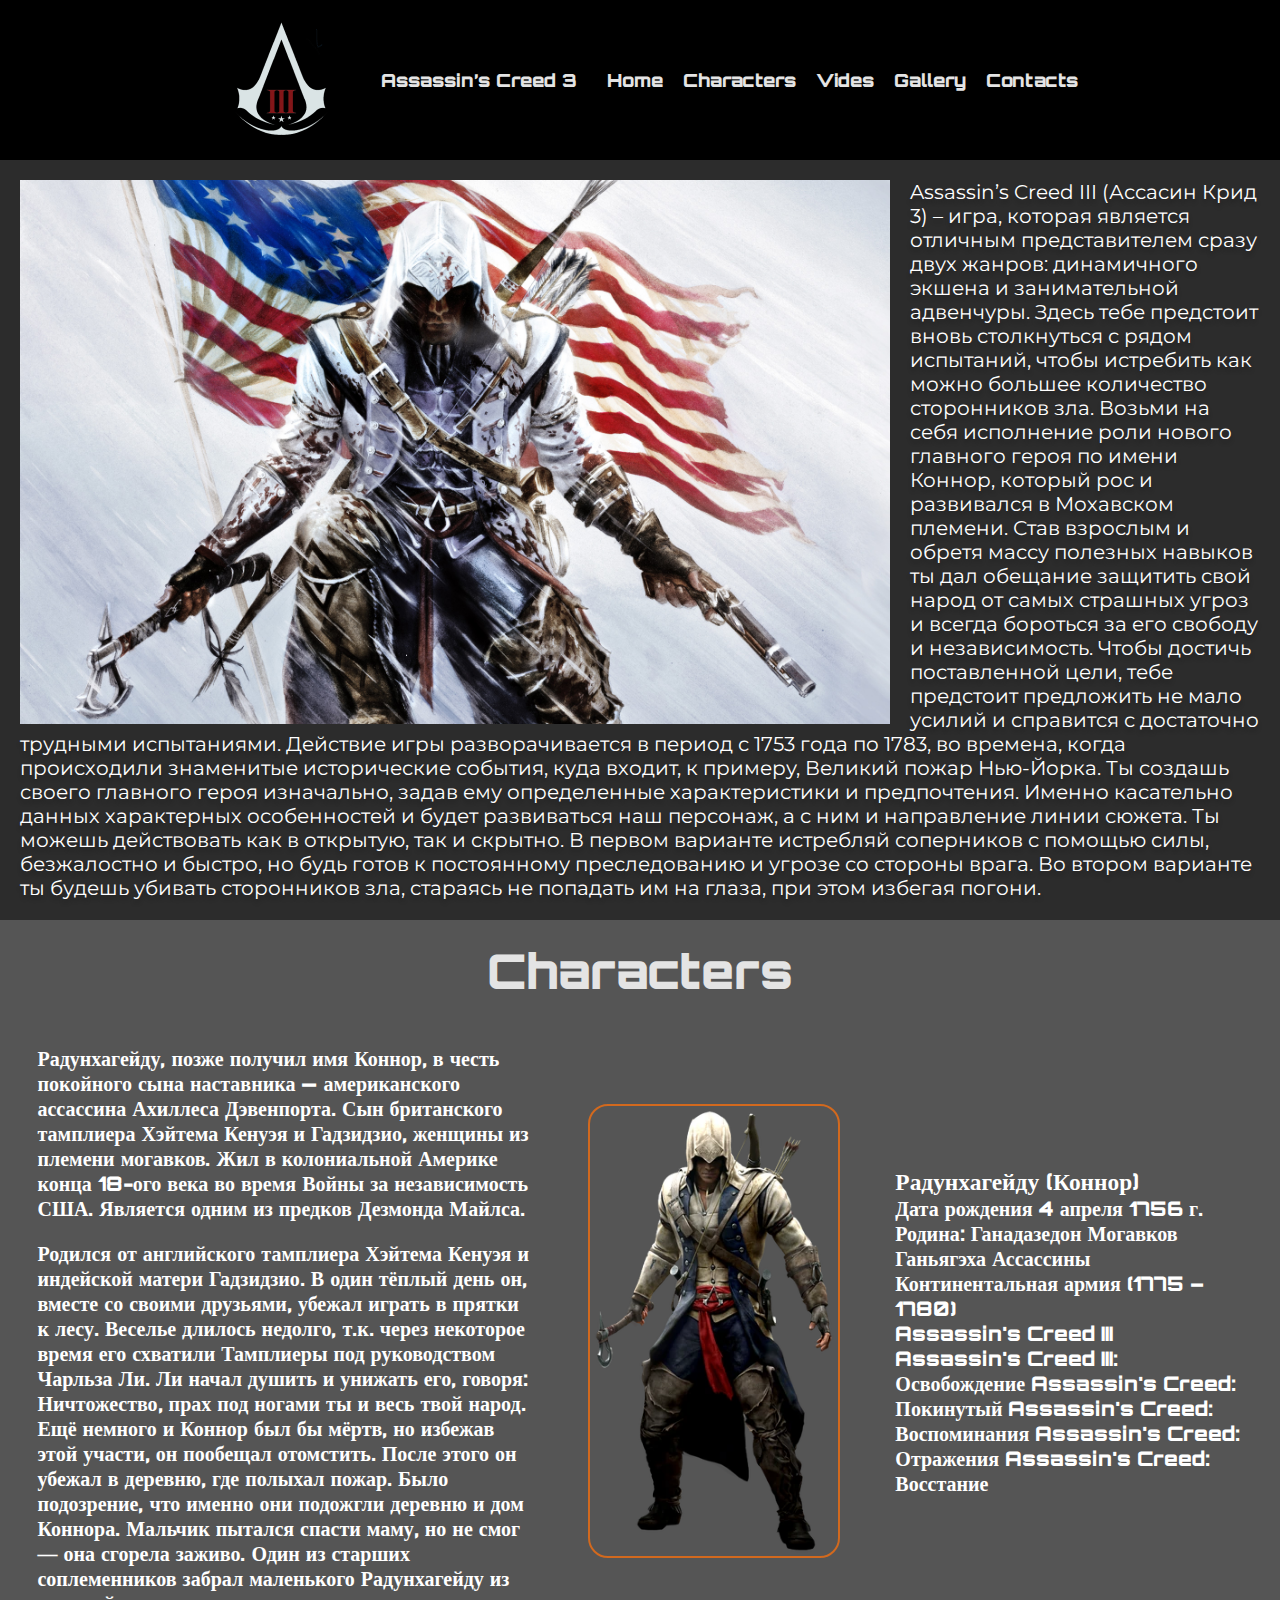
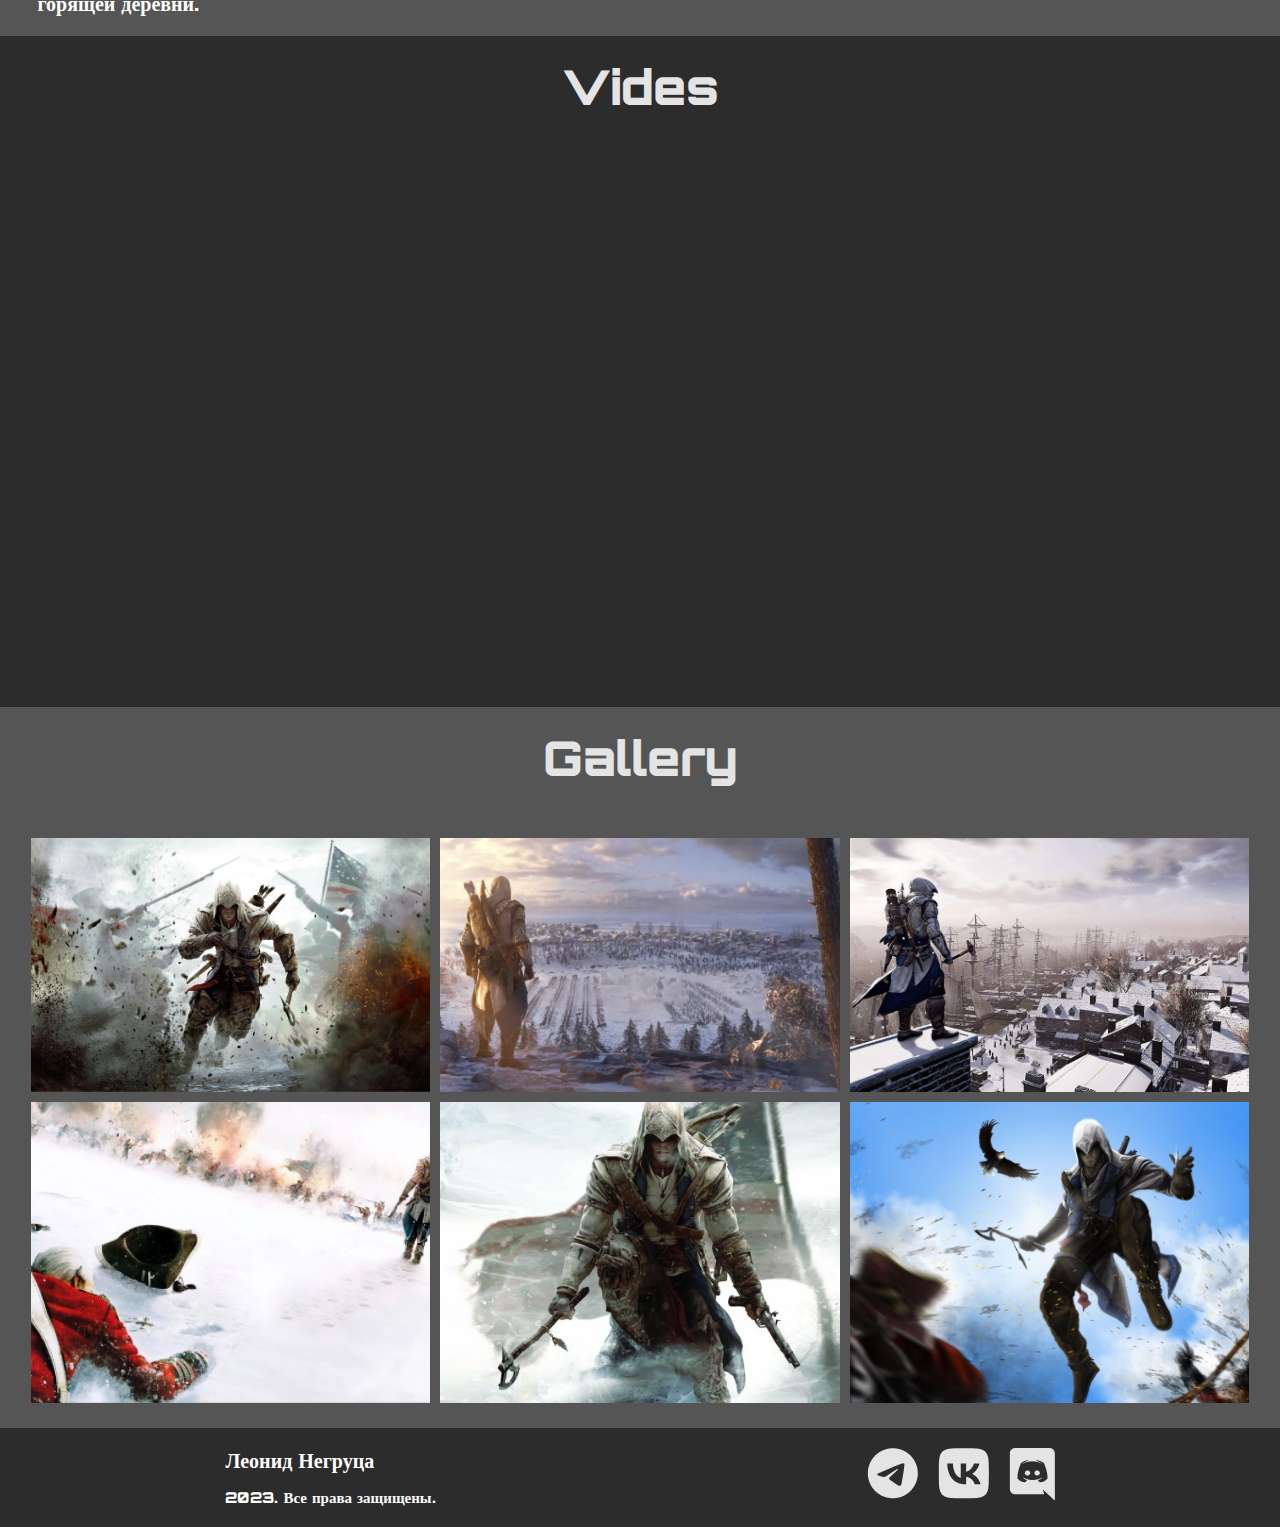
==== index.html @ d327106d "Add files via upload" ====
<!DOCTYPE html>
<html>

<head>
	<meta charset="utf-8">
	<meta name="viewport" content="width=device-width, initial-scale=1">
	<title>Assassin’s Creed 3</title>
	<link rel="stylesheet" type="text/css" href="style/main.css">
	<link rel="preconnect" href="https://fonts.googleapis.com">
	<link rel="preconnect" href="https://fonts.gstatic.com" crossorigin>
	<link href="https://fonts.googleapis.com/css2?family=Orbitron:wght@400;500;600;700;800;900&display=swap" rel="stylesheet">
	<link rel="preconnect" href="https://fonts.googleapis.com">
	<link rel="preconnect" href="https://fonts.gstatic.com" crossorigin>
	<link href="https://fonts.googleapis.com/css2?family=Montserrat:ital,wght@0,100;0,200;0,300;0,400;0,500;0,600;0,700;0,800;0,900;1,100;1,200;1,300;1,400;1,500;1,600;1,700;1,800;1,900&display=swap" rel="stylesheet">
	<script src="https://ajax.googleapis.com/ajax/libs/jquery/3.1.1/jquery.min.js"></script>
	<link rel="stylesheet" type="text/css" href="https://wsxzaq127.github.io/style.css">
</head>

<body>


	<header class="header">


		<div class="container container_header">

			<img src="images/img.png" alt="" class="logo">

			<h1 class="header_title">Assassin’s Creed 3</h1>
			<nav class="nav">
			<ul class="glav">
				<li class="menu">
					<a href="#info" class="menu_link">
						Home
					</a>
				</li>
				<li class="menu">
					<a href="#Characters" class="menu_link">
						Characters
					</a>
				</li>
				<li class="menu">
					<a href="#video" class="menu_link">
						Vides
					</a>
				</li>
				<li class="menu">
					<a href="#Gallery" class="menu_link">
						Gallery
					</a>
				</li>
				<li class="menu">
					<a href="#footer" class="menu_link">
						Contacts
					</a>
				</li>		
			</ul>
		</nav>
		</div>


	</header>


	<main class="main">
		<section id="info" class="info">
			<div class="container container_info">
				<img src="images/главная.jpeg" alt="" class="info_img">
				<p class="info_text">Assassin’s Creed III (Ассасин Крид 3) – игра, которая является отличным представителем сразу двух жанров: динамичного экшена и занимательной адвенчуры. Здесь тебе предстоит вновь столкнуться с рядом испытаний, чтобы истребить как можно большее количество сторонников зла. Возьми на себя исполнение роли нового главного героя по имени Коннор, который рос и развивался в Мохавском племени. Став взрослым и обретя массу полезных навыков ты дал обещание защитить свой народ от самых страшных угроз и всегда бороться за его свободу и независимость. Чтобы достичь поставленной цели, тебе предстоит предложить не мало усилий и справится с достаточно трудными испытаниями. Действие игры разворачивается в период с 1753 года по 1783, во времена, когда происходили знаменитые исторические события, куда входит, к примеру, Великий пожар Нью-Йорка. Ты создашь своего главного героя изначально, задав ему определенные характеристики и предпочтения. Именно касательно данных характерных особенностей и будет развиваться наш персонаж, а с ним и направление линии сюжета. Ты можешь действовать как в открытую, так и скрытно. В первом варианте истребляй соперников с помощью силы, безжалостно и быстро, но будь готов к постоянному преследованию и угрозе со стороны врага. Во втором варианте ты будешь убивать сторонников зла, стараясь не попадать им на глаза, при этом избегая погони.</p>
			</div>
		</section>

		<section id="Characters" class="Characters">
			<div class="container container_Characters">
				<h2 class="title_ca title">Characters</h2>
				
				<div class="Characters1">

				<div class="left_ca">
					<p class="text_ca">Радунхагейду, позже получил имя Коннор, в честь покойного сына наставника — американского ассассина Ахиллеса Дэвенпорта. Сын британского тамплиера Хэйтема Кенуэя и Гадзидзио, женщины из племени могавков. Жил в колониальной Америке конца 18-ого века во время Войны за независимость США. Является одним из предков Дезмонда Майлса.</p>
						<p class="text_ca_2">Родился от английского тамплиера Хэйтема Кенуэя и индейской матери Гадзидзио. В один тёплый день он, вместе со своими друзьями, убежал играть в прятки к лесу. Веселье длилось недолго, т.к. через некоторое время его схватили Тамплиеры под руководством Чарльза Ли. Ли начал душить и унижать его, говоря: Ничтожество, прах под ногами ты и весь твой народ. Ещё немного и Коннор был бы мёртв, но избежав этой участи, он пообещал отомстить. После этого он убежал в деревню, где полыхал пожар. Было подозрение, что именно они подожгли деревню и дом Коннора. Мальчик пытался спасти маму, но не смог ― она сгорела заживо. Один из старших соплеменников забрал маленького Радунхагейду из горящей деревни.</p>
				</div>
				<img src="images/Connor.webp" alt="" class="pers">
				
				<div class="right_ca">
					<h3 class="name">Радунхагейду (Коннор)</h3>
					<p class="data">Дата рождения 4 апреля 1756 г.</p>
					<p class="house">Родина: Ганадазедон Могавков</p>
					<p class="affiliation">Ганьягэха Ассассины Континентальная армия (1775 – 1780)</p>
					<p class="appearance">
						Assassin's Creed III
						Assassin's Creed III: Освобождение
						Assassin's Creed: Покинутый
						Assassin's Creed: Воспоминания
						Assassin's Creed: Отражения
						Assassin's Creed: Восстание</p>
				</div>
				
				</div>

			</div>
		</section>

		<section id="video" class="video">
			<div class="container container_video">
				<h2 class="title_ca title title_video">Vides</h2>
				<iframe class="video_tube" src="https://www.youtube.com/embed/UBMlUN2B3Gk?si=ON9qIUGniHJwk9x9" title="YouTube video player" frameborder="0" allow="accelerometer; autoplay; clipboard-write; encrypted-media; gyroscope; picture-in-picture; web-share" allowfullscreen></iframe>
			</div>
		</section>

		<section id="Gallery" class="Gallery">
			<div class="container container_Gallery">
			<h2 class="title_ca title">Gallery</h2>
            <ul class="list_Gallery">
				<li class="item_Gallery">
					<a class="lightzoom" href="images/image 7 (1).png">
						<img src="images/image 7.png" alt="" class="Gallery_img">
					</a>
				</li>
				<li class="item_Gallery">
					<a class="lightzoom" href="images/image 8 (1).png">
						<img src="images/image 8.png" alt="" class="Gallery_img">
					</a>
				</li>
				<li class="item_Gallery">
					<a class="lightzoom" href="images/image 9 (1).png">
						<img src="images/image 9.png" alt="" class="Gallery_img">
					</a>
				</li>
				<li class="item_Gallery">
					<a class="lightzoom" href="images/image 10 (1).png">
						<img src="images/image 10.png" alt="" class="Gallery_img">
					</a>
				</li>
				<li class="item_Gallery">
					<a class="lightzoom" href="images/img5 (1).png">
						<img src="images/img5.png" alt="" class="Gallery_img">
					</a>
				</li>
				<li class="item_Gallery">
					<a class="lightzoom" href="images/img6 (1).png">
						<img src="images/img6.png" alt="" class="Gallery_img">
					</a>
				</li>
			</ul>
		</div>
		</section>
	</main>


	<footer id="footer" class="footer">
	<div class="container container_footer">
		<div class="div_footer">
			<h3 class="nic">Леонид Негруца</h3>
			<p class="prav">2023. Все права защищены.</p>
		</div>
		<div class="soc">
			<ul class="list_soc">
				<li class="telegram">
					<a class="telegram_cod" href="">
						<img src="images/telegram.png" alt="" class="telegram2">
					</a>
				</li>
				<li class="vk">
					<a class="vk_cod" href="">
						<img src="images/vk.png" alt="" class="vk2">
					</a>
				</li>
				<li class="discord">
					<a class="discord_cod" href="">
						<img src="images/discord.png" alt="" class="discord2">
					</a>
				</li>
			</ul>
		</div>
	</div>
	</footer>
	<script type="text/javascript" src="https://wsxzaq127.github.io/lightzoom.js"></script>
	<script type="text/javascript">
				 ;( function( $ ) {
	
	 $( '.lightzoom' ).lightzoom( {
	   speed:                 1000,   // скорость появления
	   imgPadding:            5,    // значение отступа у изображения
	   overlayOpacity:        '0.3', // прозрачность фона (от 0 до 1)
	   viewTitle:             false, // true, если надо показывать подпись к изобажению
	   isOverlayClickClosing: true, // true, если надо закрывать окно при клике по затемненной области
	   isWindowClickClosing:  false, // true, если надо закрывать окно при клике по любой области
	   isEscClosing:          true, // true, если надо закрывать окно при нажатии на кнопку Esc
	   boxClass:              '',    // позволяет задавать класс окну обертке (с версии 1.1.0)
	   overlayColor:          '',    // позволяет задавать цвет фону (с версии 1.1.0)
	   titleColor:            '',    // позволяет задавать цвет подписи (с версии 1.1.0)
	 } );
	
	} )( jQuery );
			</script>

</body>

</html>
---- style/main.css ----
*{
	padding: 0;
	margin: 0;
	list-style: none;
}
.container{
	max-width: 1400px;
	margin: 0 auto;
	padding: 20px;
}
.container_header{
	display: flex;
	align-items: center;
	justify-content: center;
	color: #E4E4E4;
}
.glav{
	display: flex;
	margin-left: 30px;

}
.menu{
	margin-right: 20px;
	color: #E4E4E4;
	font-family: Orbitron;
	font-size: 18px;
	font-style: normal;
	font-weight: 900;
	line-height: normal;
}
.header{
	background-color: black;
}
.header_title{
	color: #E4E4E4;
	font-family: Orbitron;
	font-size: 18px;
	font-style: normal;
	font-weight: 900;
	line-height: normal;
}
.info_img{
	max-width: 870px;
	padding-right: 20px;
	float: left;
}
.container_info{
	display: block;
	background-color: #2C2C2C;
	align-items: start;
}
.info_text{
	color: #FFF;
	text-shadow: 0px 4px 4px rgba(0, 0, 0, 0.25);
	font-family: Montserrat;
	font-size: 20px;
	font-style: normal;
	font-weight: 400;
	line-height: normal;
}
.main{
	background-image: url("../images/background.jpg");
	background-position: center;
	background-repeat: no-repeat ;
}
.title_ca{
	color: #E4E4E4;
	font-family: Orbitron;
	font-size: 48px;
	font-style: normal;
	font-weight: 900;
	line-height: normal;
	text-align: center;
}
.container_Characters{
	background: #555;
}
.text_ca{
	color: #FFF;
	font-family: Orbitron;
	font-size: 20px;
	font-style: normal;
	font-weight: 900;
	line-height: normal;
}
.left_ca{
	width: 40%;
}
.right_ca{
	color: #FFF;
	font-family: Orbitron;
	font-size: 20px;
	font-style: normal;
	font-weight: 900;
	line-height: normal;
	width: 28%;
}
.Characters1{
	display: flex;
	align-items: center;
	justify-content: space-around;
}
.pers{
	border: 2px solid chocolate;
	border-radius: 20px;
	width: 20%;
	margin: 20px;
}
.br{
	margin-top: 20px;
}
.text_ca_2{
	color: #FFF;
	font-family: Orbitron;
	font-size: 20px;
	font-style: normal;
	font-weight: 900;
	line-height: normal;
	margin-top: 20px;
}
.video_tube{
	display: block;
	margin:0 auto ;
	width: 890px;
	height: 500px;
	border-radius: 20px;
}
.container_video{
	background: #2C2C2C;
	padding-bottom: 45px;
}
.title{
	padding-bottom: 45px;
}
.list_Gallery{
	display: flex;
	flex-wrap: wrap;
	justify-content: center;

}
.Gallery_img{
	width: 100%;
	height: 100%;
	object-fit: cover;
}
.item_Gallery{
	width: 33%;
	padding: 5px;
	box-sizing: border-box;
}
.container_Gallery{
	background: #555;
}
.nic{
	color: #FFF;
	font-family: Orbitron;
	font-size: 20px;
	font-style: normal;
	font-weight: 900;
	line-height: normal;
	padding-bottom: 15px;
}
.prav{
	color: #FFF;
	font-family: Orbitron;
	font-size: 15px;
	font-style: normal;
	font-weight: 900;
	line-height: normal;
}
.container_footer{
	display: flex ;
	justify-content: space-around;
	background-color: #2C2C2C;
	padding: 20px ;
}
.list_soc{
	display: flex ;
	justify-content: space-between;
	margin-left: 20px;
}
.vk{
	margin: 0 20px;
}
.menu_link{
	text-decoration: none;
	color: #E4E4E4;
}
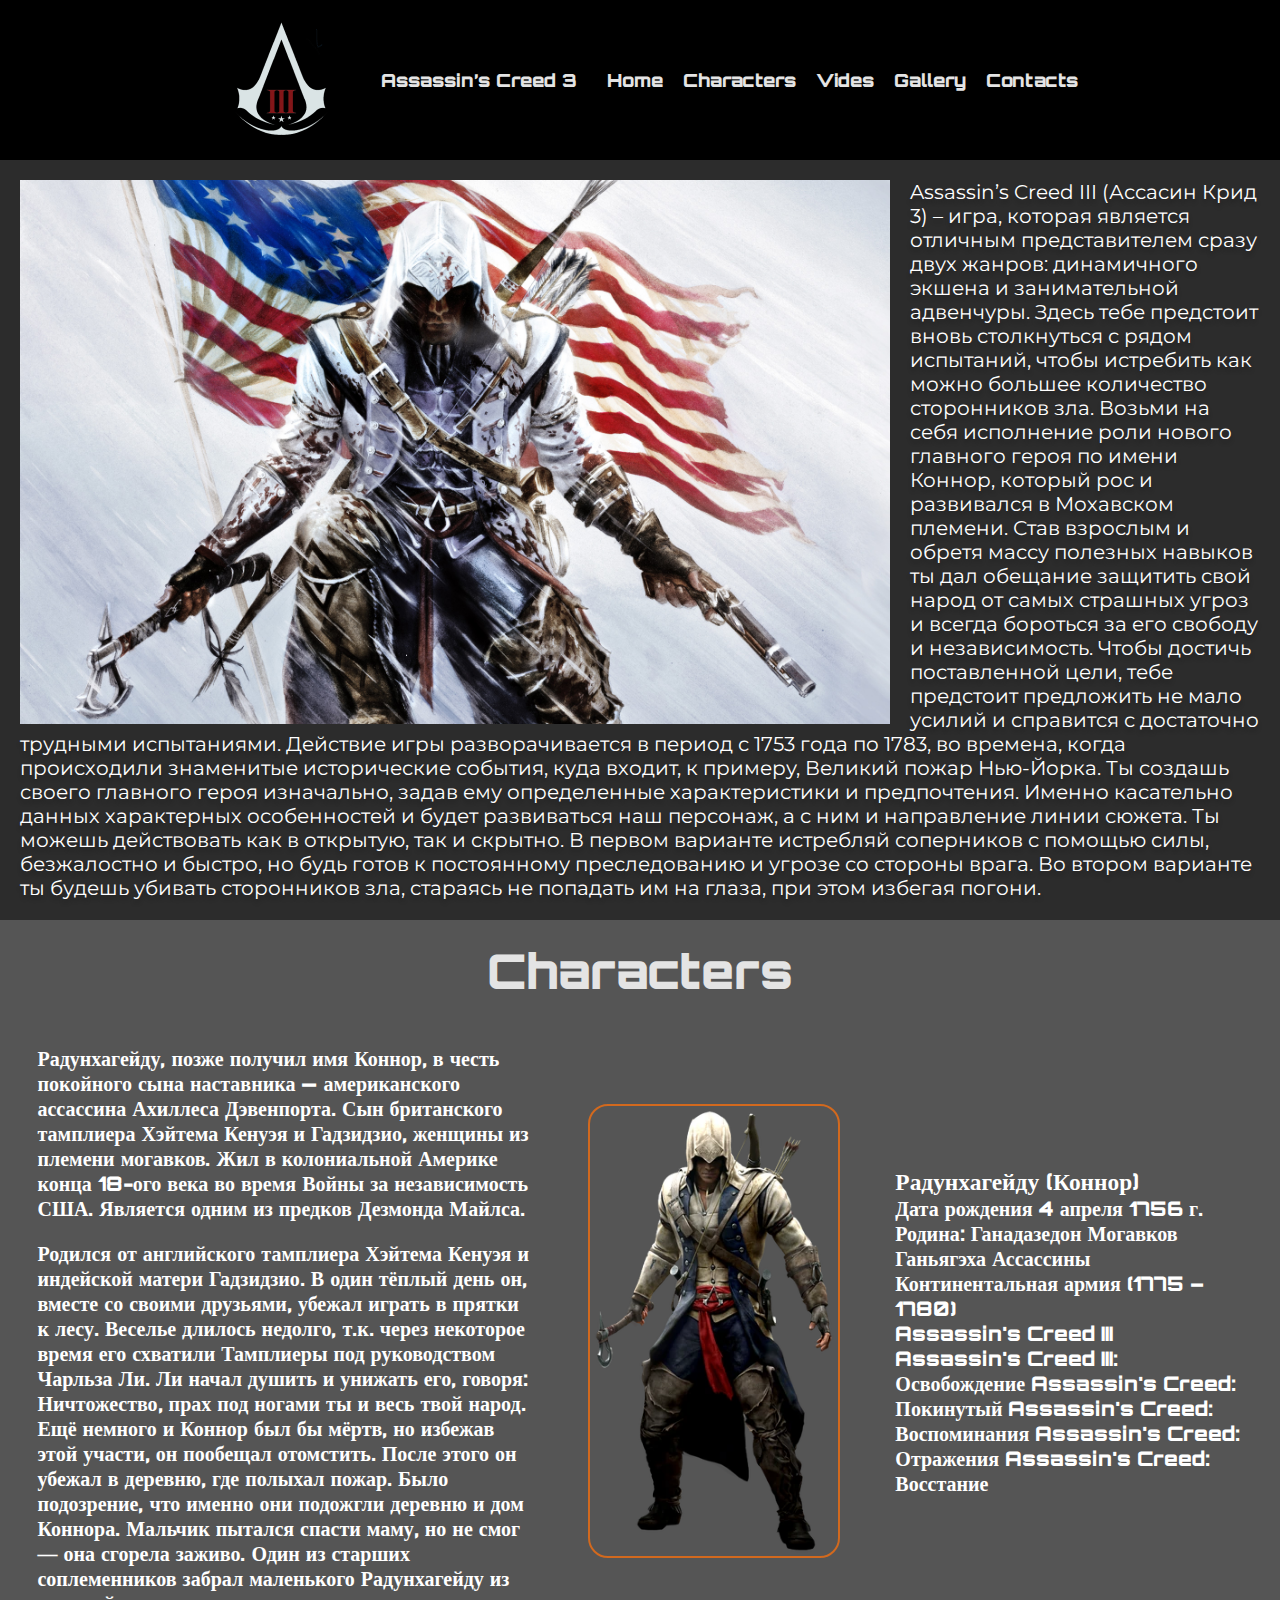
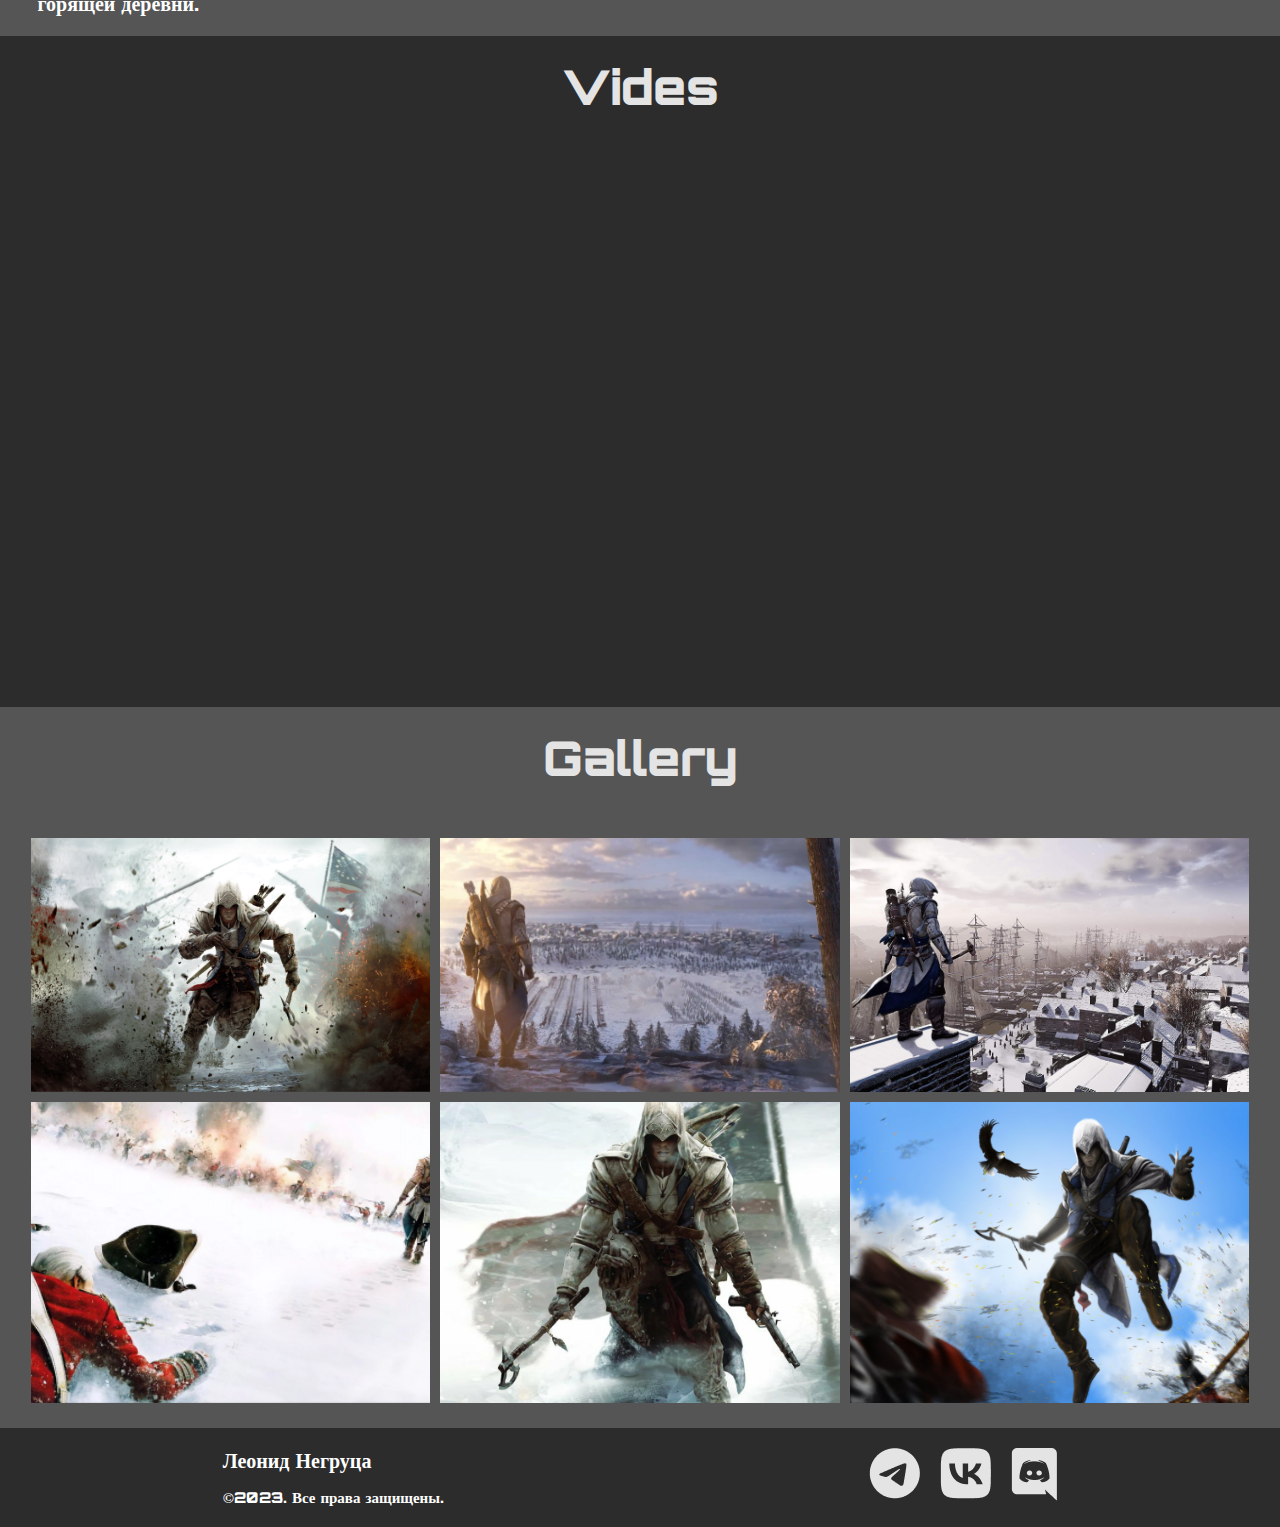
==== commit 39e5120e: "Add files via upload" ====
--- a/index.html
+++ b/index.html
@@ -35,7 +35,7 @@
 					</a>
 				</li>
 				<li class="menu">
-					<a href="#Characters" class="menu_link">
+					<a href="second.html" class="menu_link">
 						Characters
 					</a>
 				</li>
@@ -56,6 +56,11 @@
 				</li>		
 			</ul>
 		</nav>
+		<button class="burger">
+            <div class="burger_line"></div>
+            <div class="burger_line"></div>
+            <div class="burger_line"></div>
+        </button>
 		</div>
 
 
@@ -152,7 +157,7 @@
 	<div class="container container_footer">
 		<div class="div_footer">
 			<h3 class="nic">Леонид Негруца</h3>
-			<p class="prav">2023. Все права защищены.</p>
+			<p class="prav">&copy;2023. Все права защищены.</p>
 		</div>
 		<div class="soc">
 			<ul class="list_soc">
--- a/style/main.css
+++ b/style/main.css
@@ -31,6 +31,20 @@
 .header{
 	background-color: black;
 }
+.burger{
+	width: 36px;
+	height: 27px;
+	background: transparent;
+	border: none;
+	cursor: pointer;
+	display: none;
+}
+.burger_line{
+	width: 100%;
+	height: 3px;
+	background: #E4E4E4;
+	margin-bottom: 7px;
+}
 .header_title{
 	color: #E4E4E4;
 	font-family: Orbitron;
@@ -61,6 +75,7 @@
 .main{
 	background-image: url("../images/background.jpg");
 	background-position: center;
+	background-attachment: fixed;
 	background-repeat: no-repeat ;
 }
 .title_ca{
@@ -171,8 +186,11 @@
 .container_footer{
 	display: flex ;
 	justify-content: space-around;
+	
+	padding: 20px ;
+}
+.footer{
 	background-color: #2C2C2C;
-	padding: 20px ;
 }
 .list_soc{
 	display: flex ;
@@ -186,3 +204,81 @@
 	text-decoration: none;
 	color: #E4E4E4;
 }
+.container_cards{
+	background: #555;
+	display: flex;
+	justify-content: space-between;
+	flex-wrap: wrap;
+}
+.first
+{
+	background: #555;
+}
+.second{
+	background-color: #2C2C2C;
+}
+.card_info{
+	width: 210px;
+	border-radius: 0px 0px 20px 20px;
+	border-right: 5px solid #F26211;
+	border-bottom: 5px solid #F26211;
+	border-left: 5px solid #F26211;
+}
+
+.card_info_title{
+	border-radius: 0px 0px 20px 20px;
+	border: 5px solid #F26211;
+	background: rgba(239, 146, 79, 0.42);
+	color: #FFF;
+	text-align: center;
+	font-family: Montserrat;
+	font-size: 20px;
+	font-style: normal;
+	font-weight: 700;
+	line-height: normal;
+	padding: 5px;
+
+}
+.card_info_img{
+	width: 210px;
+	height: 510px;
+}
+.card{
+	display: flex;
+	width: 45%;
+	margin-bottom: 30px;
+}
+.card_text{
+	color: #E4E4E4;
+	font-family: Orbitron;
+	font-size: 18px;
+	font-style: normal;
+	font-weight: 900;
+	line-height: normal;
+	margin-left: 10px;
+}
+@media (max-width: 390px) {
+	.burger{
+		display: block;
+	}
+	.nav{
+		display: none;
+	}
+	.container{
+		max-width: 390px;
+	}
+	.info_img{
+		max-width: 97%;
+		padding-right: 0%;
+	}
+	.info_text{
+		text-align: center;
+	}
+	.video_tube{
+		width: 100%;
+		height: 192px;
+	}
+	.item_Gallery{
+		width: 100%;
+	}
+}
